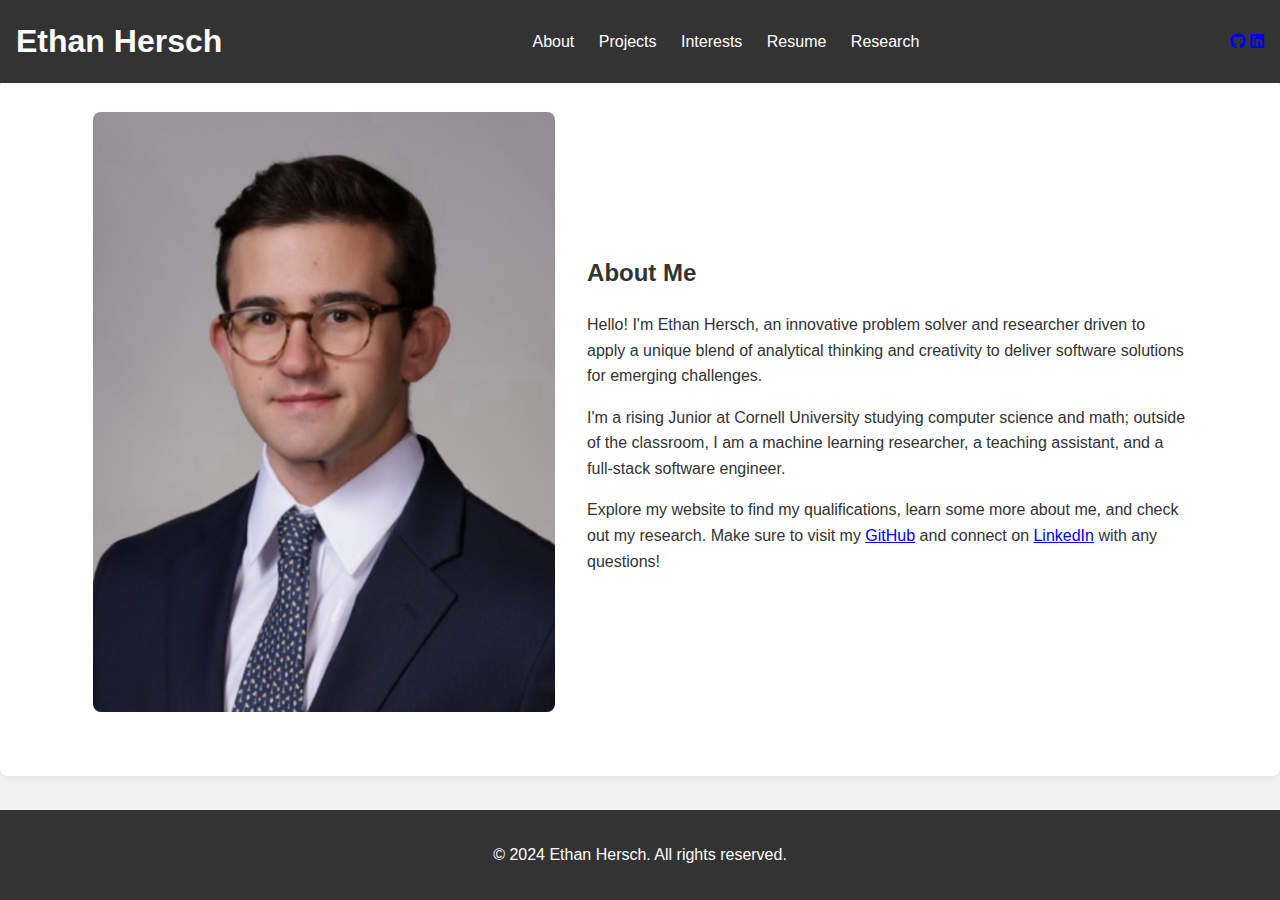
==== index.html @ 291cb36d "Update index.html" ====
<!DOCTYPE html>
<html lang="en">
<head>
    <meta charset="UTF-8">
    <meta name="viewport" content="width=device-width, initial-scale=1.0">
    <title>Ethan Hersch's Personal Website</title>
    <link rel="stylesheet" href="styles.css">
    <link rel="stylesheet" href="https://cdnjs.cloudflare.com/ajax/libs/font-awesome/6.0.0-beta3/css/all.min.css">
</head>
<body>
    <header>
        <div class="header-content">
            <h1>Ethan Hersch</h1>
            <nav>
                <ul>
                    <li><a href="index.html#about">About</a></li>
                    <li><a href="projects.html">Projects</a></li>
                    <li><a href="interests.html">Interests</a></li>
                    <li><a href="resume.html">Resume</a></li>
                    <li><a href="research.html">Research</a></li>
                </ul>
            </nav>
            <div class="social-icons">
                <a href="https://github.com/ehersch" target="_blank"><i class="fab fa-github"></i></a>
                <a href="https://www.linkedin.com/in/ehersch/" target="_blank"><i class="fab fa-linkedin"></i></a>
            </div>
        </div>
    </header>

    <section id="about" class="about-section">
        <div class="about-content">
            <img src="Screenshot_2024-06-15_at_11.27.27â_¯PM-transformed.png" alt="Ethan Hersch" class="about-image">
            <div class="about-text">
                <h2>About Me</h2>
                <p>Hello! I'm Ethan Hersch, an innovative problem solver and researcher driven to apply a unique blend of analytical thinking and
                    creativity to deliver software solutions for emerging challenges.
                </p>
                <p>I'm a rising Junior at Cornell University studying computer science and math; outside of the classroom, I am a machine learning researcher, 
                    a teaching assistant, and a full-stack software engineer.
                </p>
                <p>Explore my website to find my qualifications, learn some more about me, and check out my research. Make sure to visit my 
                    <a href="https://github.com/ehersch" target="_blank">GitHub</a> and connect 
                    on <a href="https://www.linkedin.com/in/ehersch/" target="_blank">LinkedIn</a> with any questions!
                </p>
            </div>
        </div>
    </section>

    <footer>
        <p>&copy; 2024 Ethan Hersch. All rights reserved.</p>
    </footer>
</body>
</html>
---- styles.css ----
/* styles.css */

footer {
    background: #333;
    color: #fff;
    text-align: center;
    padding: 1rem 0;
    margin-top: auto; /* Push the footer to the bottom */
    width: 100%;
}

body {
    font-family: Arial, sans-serif;
    margin: 0;
    padding: 0;
    line-height: 1.6;
    background-color: #f2f2f2; /* Light background color */
    color: #333; /* Dark text color */
    display: flex;
    flex-direction: column;
    min-height: 100vh; /* Ensure the page takes at least the full viewport height */
}

header {
    background: #333;
    color: #fff;
    padding: 1rem 0;
    text-align: center;
    position: fixed;
    top: 0;
    left: 0;
    width: 100%;
    z-index: 1000; /* Ensure header is on top of other content */
}

.header-content {
    display: flex;
    align-items: center;
    justify-content: space-between;
    padding: 0 1rem;
}

.header-content h1 {
    margin: 0;
}

nav ul {
    list-style: none;
    padding: 0;
    margin: 0;
}

nav ul li {
    display: inline-block;
    margin: 0 10px;
}

nav ul li a {
    color: #fff;
    text-decoration: none;
}

.about-section {
    padding: 2rem;
    display: flex;
    justify-content: center;
    align-items: center;
    flex-direction: column;
    text-align: center;
    margin-top: 80px; /* Adjust top margin to account for fixed header */
}

.about-content {
    display: flex;
    align-items: center;
    margin-bottom: 2rem;
}

.about-image {
    max-width: 100%; /* Ensure image doesn't exceed its container */
    height: auto; /* Maintain aspect ratio */
    border-radius: 8px; /* Rounded corners */
    margin-right: 2rem;
    max-height: 600px; /* Adjust maximum height as needed */
}

.about-text {
    max-width: 600px; /* Adjust width as needed */
    text-align: left;
}

section {
    padding: 2rem;
    margin: 2rem 0;
    background: #fff; /* White background for sections */
    border-radius: 8px; /* Rounded corners */
    box-shadow: 0 0 10px rgba(0, 0, 0, 0.1); /* Shadow for sections */
}

#projects {
    background: #f2f2f2; /* Light gray background for Projects section */
}

#updates {
    background: #f2f2f2; /* Light gray background for Updates section */
}

#interests {
    background: #f2f2f2; /* Light gray background for Interests section */
}
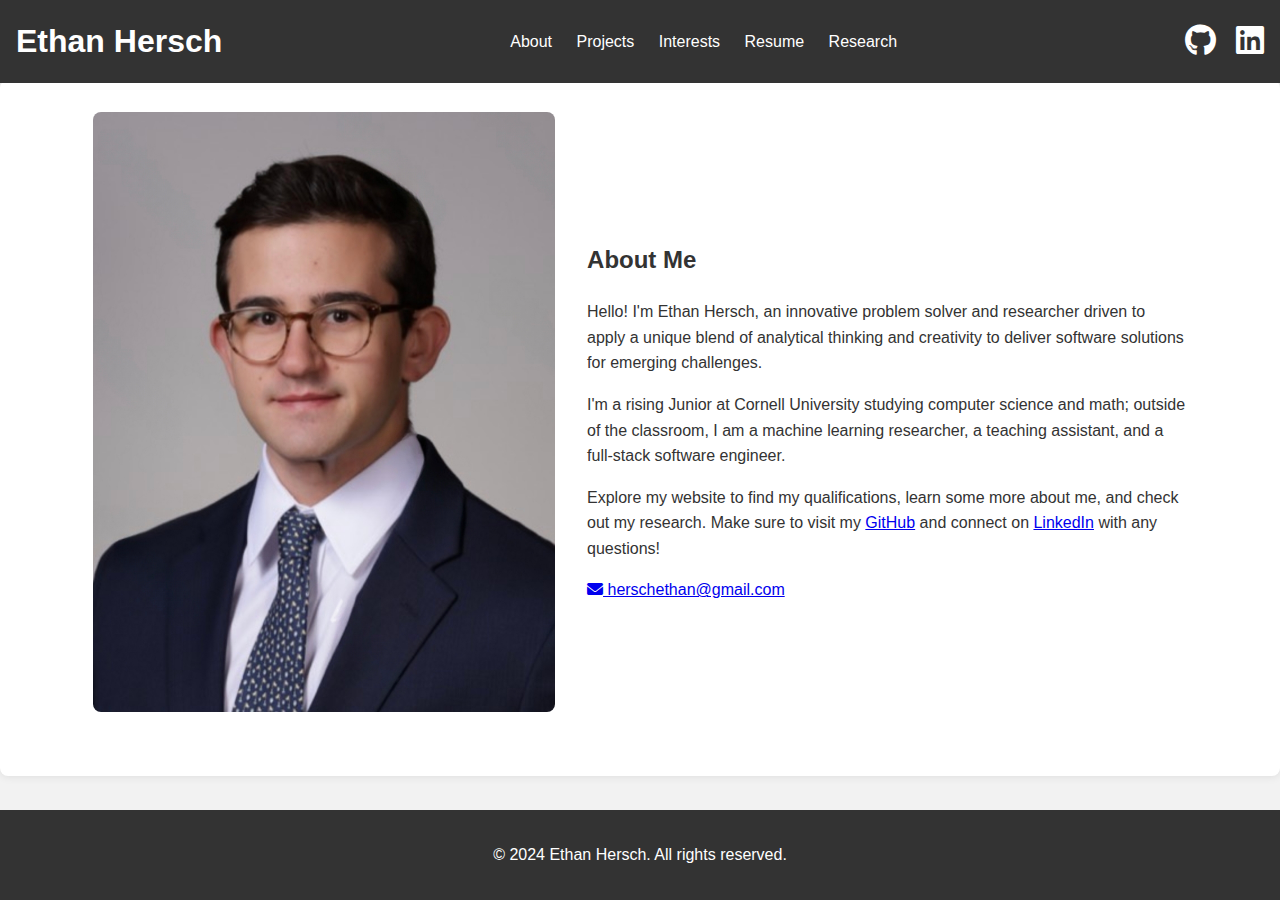
==== commit aa1c5dca: "Update index.html" ====
--- a/index.html
+++ b/index.html
@@ -42,6 +42,7 @@
                     <a href="https://github.com/ehersch" target="_blank">GitHub</a> and connect 
                     on <a href="https://www.linkedin.com/in/ehersch/" target="_blank">LinkedIn</a> with any questions!
                 </p>
+                    <a href="mailto:herschethan@gmail.com"><i class="fas fa-envelope"></i> herschethan@gmail.com</a>
             </div>
         </div>
     </section>
--- a/styles.css
+++ b/styles.css
@@ -60,6 +60,16 @@
     text-decoration: none;
 }
 
+.social-icons {
+    display: flex;
+    gap: 20px; /* Increase gap if needed */
+}
+
+.social-icons a {
+    color: #fff;
+    font-size: 2rem; /* Increase this value to make icons bigger */
+}
+
 .about-section {
     padding: 2rem;
     display: flex;
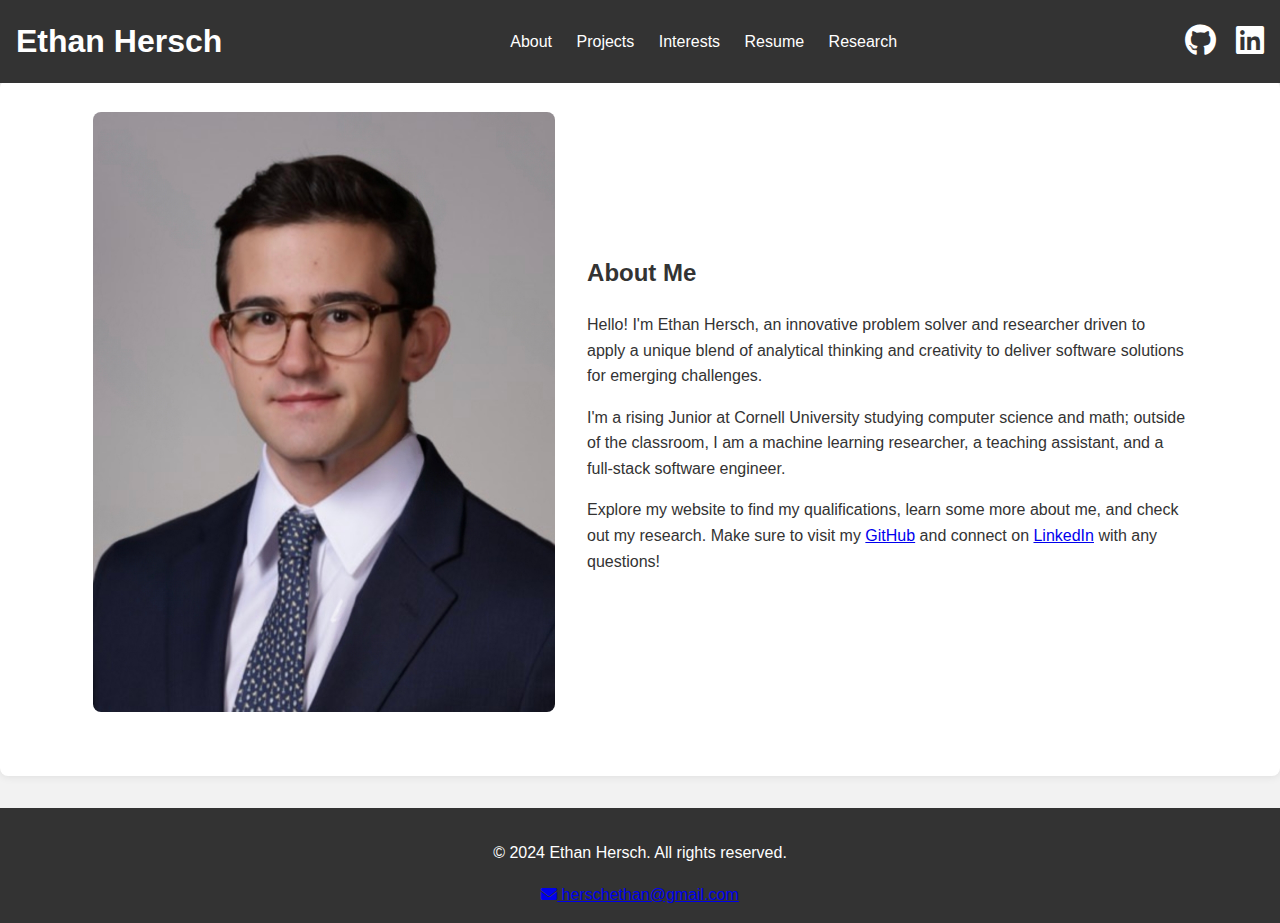
==== commit 3b8accb6: "Update index.html" ====
--- a/index.html
+++ b/index.html
@@ -42,13 +42,13 @@
                     <a href="https://github.com/ehersch" target="_blank">GitHub</a> and connect 
                     on <a href="https://www.linkedin.com/in/ehersch/" target="_blank">LinkedIn</a> with any questions!
                 </p>
-                    <a href="mailto:herschethan@gmail.com"><i class="fas fa-envelope"></i> herschethan@gmail.com</a>
             </div>
         </div>
     </section>
 
     <footer>
         <p>&copy; 2024 Ethan Hersch. All rights reserved.</p>
+        <a href="mailto:herschethan@gmail.com"><i class="fas fa-envelope"></i> herschethan@gmail.com</a>
     </footer>
 </body>
 </html>
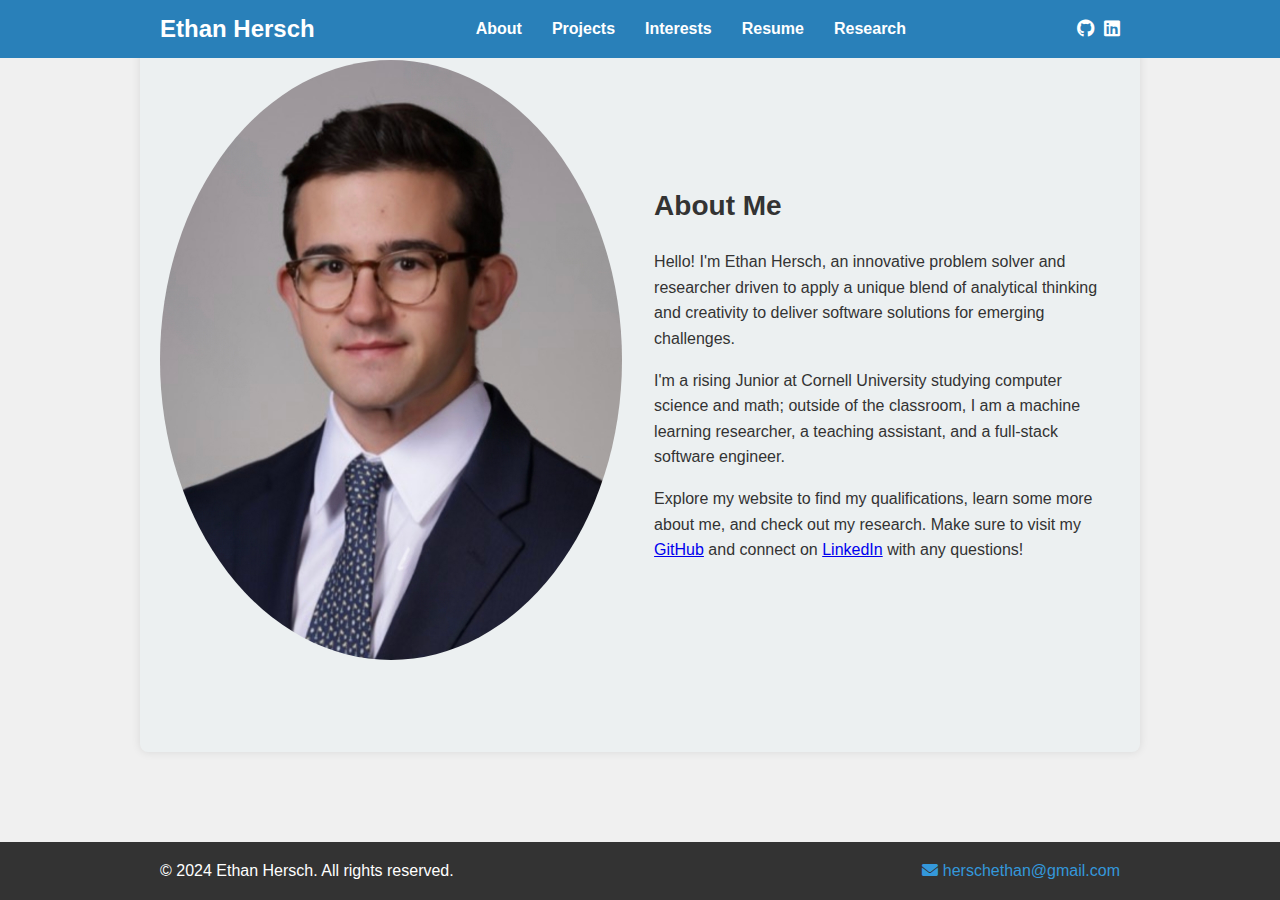
==== commit 57e38674: "Update index.html" ====
--- a/index.html
+++ b/index.html
@@ -6,6 +6,130 @@
     <title>Ethan Hersch's Personal Website</title>
     <link rel="stylesheet" href="styles.css">
     <link rel="stylesheet" href="https://cdnjs.cloudflare.com/ajax/libs/font-awesome/6.0.0-beta3/css/all.min.css">
+    <style>
+        body {
+            font-family: Arial, sans-serif;
+            margin: 0;
+            padding: 0;
+            background-color: #f0f0f0;
+        }
+
+        header {
+            background-color: #2980b9;
+            color: white;
+            padding: 10px 0;
+        }
+
+        .header-content {
+            display: flex;
+            justify-content: space-between;
+            align-items: center;
+            max-width: 960px;
+            margin: 0 auto;
+            padding: 0 20px;
+        }
+
+        .header-content h1 {
+            font-size: 24px;
+            margin: 0;
+        }
+
+        .header-content nav ul {
+            list-style-type: none;
+            margin: 0;
+            padding: 0;
+            display: flex;
+        }
+
+        .header-content nav ul li {
+            margin-left: 20px;
+        }
+
+        .header-content nav ul li:first-child {
+            margin-left: 0;
+        }
+
+        .header-content nav ul li a {
+            text-decoration: none;
+            color: white;
+            font-weight: bold;
+            font-size: 16px;
+        }
+
+        .header-content nav ul li a:hover {
+            text-decoration: underline;
+        }
+
+        .social-icons {
+            display: flex;
+            gap: 10px;
+        }
+
+        .social-icons a {
+            color: white;
+            font-size: 18px;
+        }
+
+        .about-section {
+            background-color: #ecf0f1;
+            padding: 40px 20px;
+            text-align: center;
+            max-width: 960px;
+            margin: 20px auto;
+        }
+
+        .about-section h2 {
+            font-size: 28px;
+            margin-bottom: 20px;
+        }
+
+        .about-section p {
+            font-size: 16px;
+            line-height: 1.6;
+        }
+
+        .about-image {
+            max-width: 100%;
+            height: auto;
+            border-radius: 50%;
+            margin-bottom: 20px;
+        }
+
+        .footer {
+            background-color: #34495e;
+            color: #ccc;
+            text-align: center;
+            padding: 20px 0;
+            position: absolute;
+            bottom: 0;
+            width: 100%;
+        }
+
+        .footer-content {
+            max-width: 960px;
+            margin: 0 auto;
+            display: flex;
+            justify-content: space-between;
+            align-items: center;
+        }
+
+        .footer-content p {
+            margin: 0;
+        }
+
+        .footer-content a {
+            color: #3498db;
+            text-decoration: none;
+        }
+
+        .footer-content a:hover {
+            text-decoration: underline;
+        }
+
+        .footer-content a .fas {
+            color: #3498db;
+        }
+    </style>
 </head>
 <body>
     <header>
@@ -47,8 +171,10 @@
     </section>
 
     <footer>
-        <p>&copy; 2024 Ethan Hersch. All rights reserved.</p>
-        <a href="mailto:herschethan@gmail.com"><i class="fas fa-envelope"></i> herschethan@gmail.com</a>
+        <div class="footer-content">
+            <p>&copy; 2024 Ethan Hersch. All rights reserved.</p>
+            <a href="mailto:herschethan@gmail.com"><i class="fas fa-envelope"></i> herschethan@gmail.com</a>
+        </div>
     </footer>
 </body>
 </html>
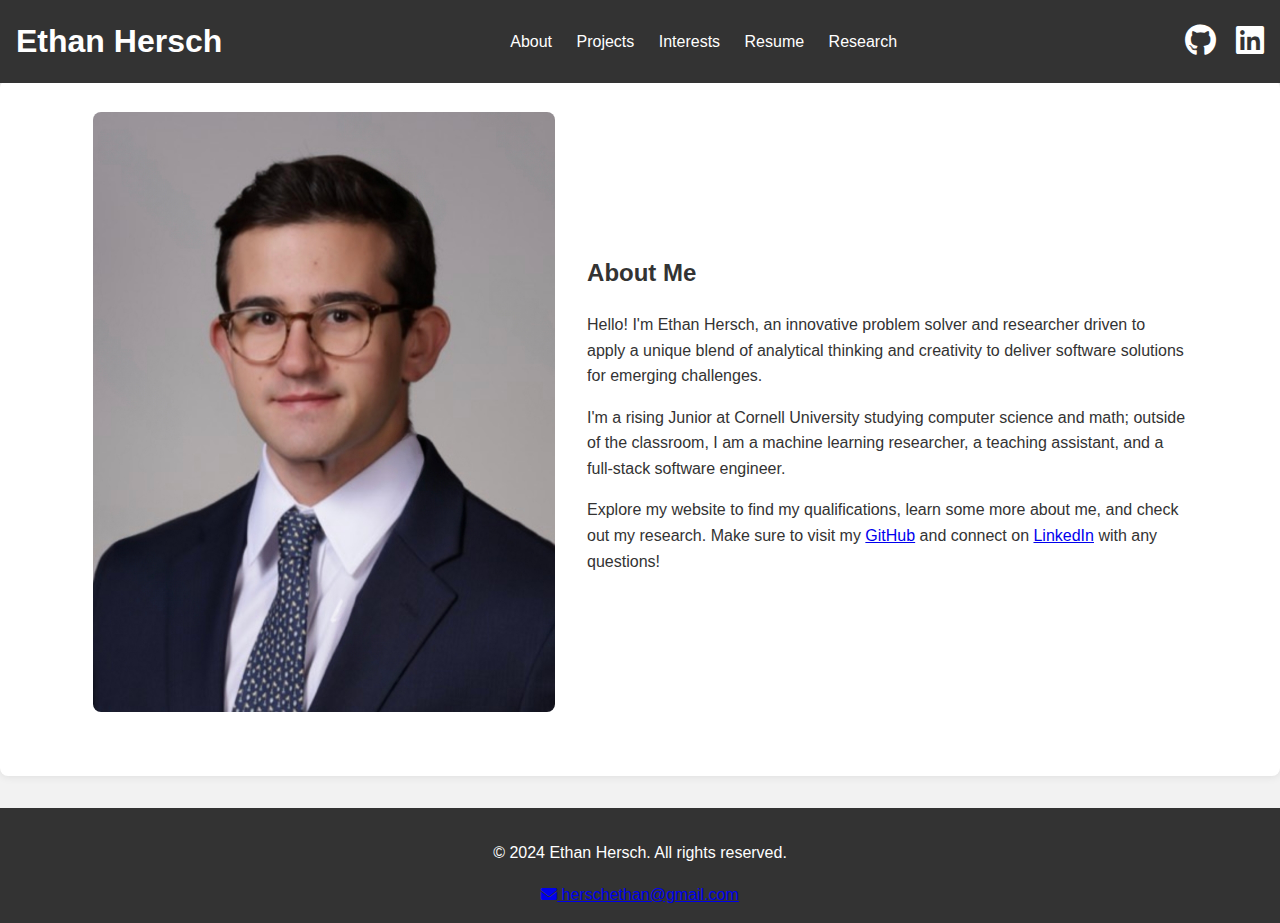
==== commit 19850746: "Update index.html" ====
--- a/index.html
+++ b/index.html
@@ -6,130 +6,6 @@
     <title>Ethan Hersch's Personal Website</title>
     <link rel="stylesheet" href="styles.css">
     <link rel="stylesheet" href="https://cdnjs.cloudflare.com/ajax/libs/font-awesome/6.0.0-beta3/css/all.min.css">
-    <style>
-        body {
-            font-family: Arial, sans-serif;
-            margin: 0;
-            padding: 0;
-            background-color: #f0f0f0;
-        }
-
-        header {
-            background-color: #2980b9;
-            color: white;
-            padding: 10px 0;
-        }
-
-        .header-content {
-            display: flex;
-            justify-content: space-between;
-            align-items: center;
-            max-width: 960px;
-            margin: 0 auto;
-            padding: 0 20px;
-        }
-
-        .header-content h1 {
-            font-size: 24px;
-            margin: 0;
-        }
-
-        .header-content nav ul {
-            list-style-type: none;
-            margin: 0;
-            padding: 0;
-            display: flex;
-        }
-
-        .header-content nav ul li {
-            margin-left: 20px;
-        }
-
-        .header-content nav ul li:first-child {
-            margin-left: 0;
-        }
-
-        .header-content nav ul li a {
-            text-decoration: none;
-            color: white;
-            font-weight: bold;
-            font-size: 16px;
-        }
-
-        .header-content nav ul li a:hover {
-            text-decoration: underline;
-        }
-
-        .social-icons {
-            display: flex;
-            gap: 10px;
-        }
-
-        .social-icons a {
-            color: white;
-            font-size: 18px;
-        }
-
-        .about-section {
-            background-color: #ecf0f1;
-            padding: 40px 20px;
-            text-align: center;
-            max-width: 960px;
-            margin: 20px auto;
-        }
-
-        .about-section h2 {
-            font-size: 28px;
-            margin-bottom: 20px;
-        }
-
-        .about-section p {
-            font-size: 16px;
-            line-height: 1.6;
-        }
-
-        .about-image {
-            max-width: 100%;
-            height: auto;
-            border-radius: 50%;
-            margin-bottom: 20px;
-        }
-
-        .footer {
-            background-color: #34495e;
-            color: #ccc;
-            text-align: center;
-            padding: 20px 0;
-            position: absolute;
-            bottom: 0;
-            width: 100%;
-        }
-
-        .footer-content {
-            max-width: 960px;
-            margin: 0 auto;
-            display: flex;
-            justify-content: space-between;
-            align-items: center;
-        }
-
-        .footer-content p {
-            margin: 0;
-        }
-
-        .footer-content a {
-            color: #3498db;
-            text-decoration: none;
-        }
-
-        .footer-content a:hover {
-            text-decoration: underline;
-        }
-
-        .footer-content a .fas {
-            color: #3498db;
-        }
-    </style>
 </head>
 <body>
     <header>
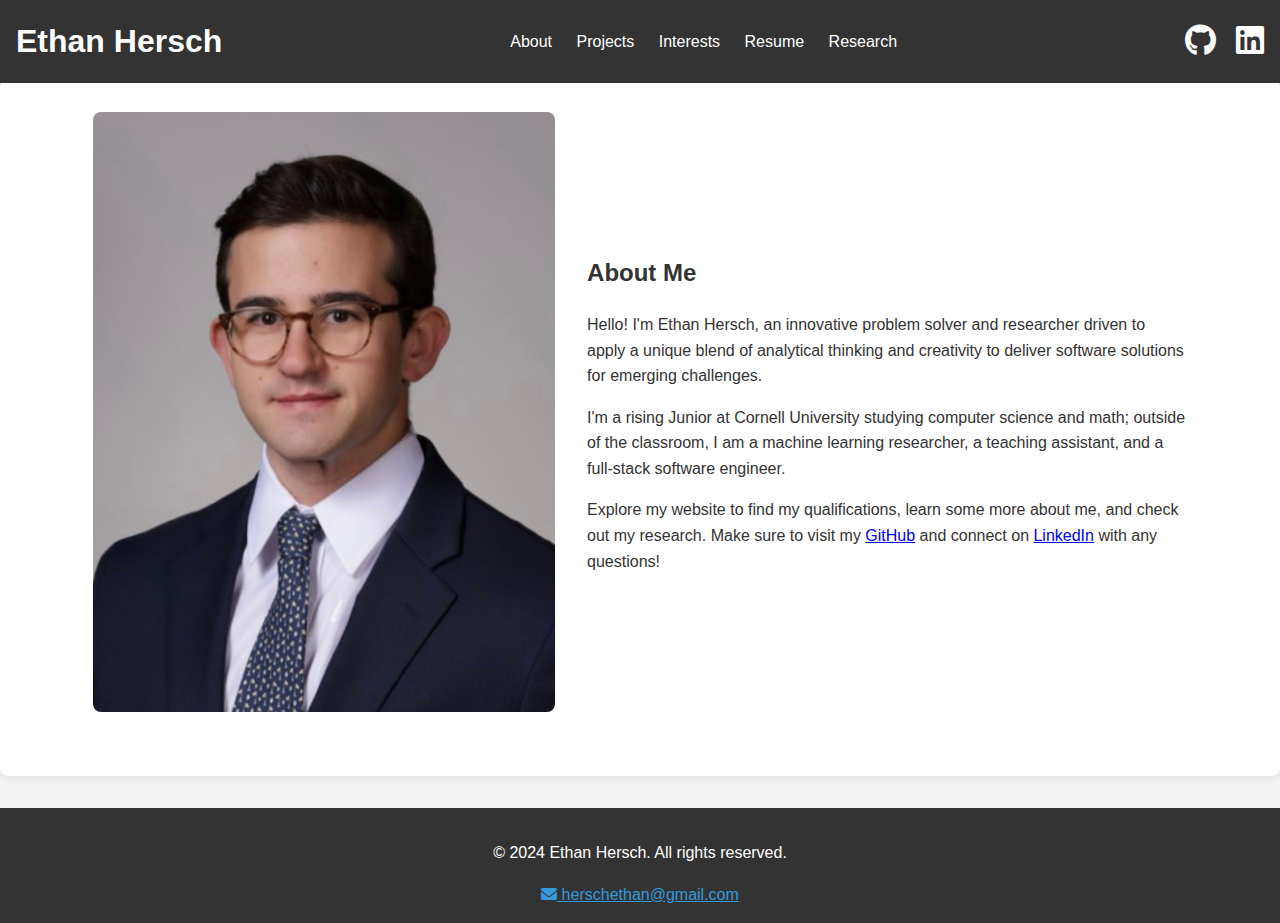
==== commit 5cc7f2b1: "Update index.html" ====
--- a/index.html
+++ b/index.html
@@ -49,7 +49,7 @@
     <footer>
         <div class="footer-content">
             <p>&copy; 2024 Ethan Hersch. All rights reserved.</p>
-            <a href="mailto:herschethan@gmail.com"><i class="fas fa-envelope"></i> herschethan@gmail.com</a>
+            <a href="mailto:herschethan@gmail.com" style="color: #3498db;"><i class="fas fa-envelope"></i> herschethan@gmail.com</a>
         </div>
     </footer>
 </body>
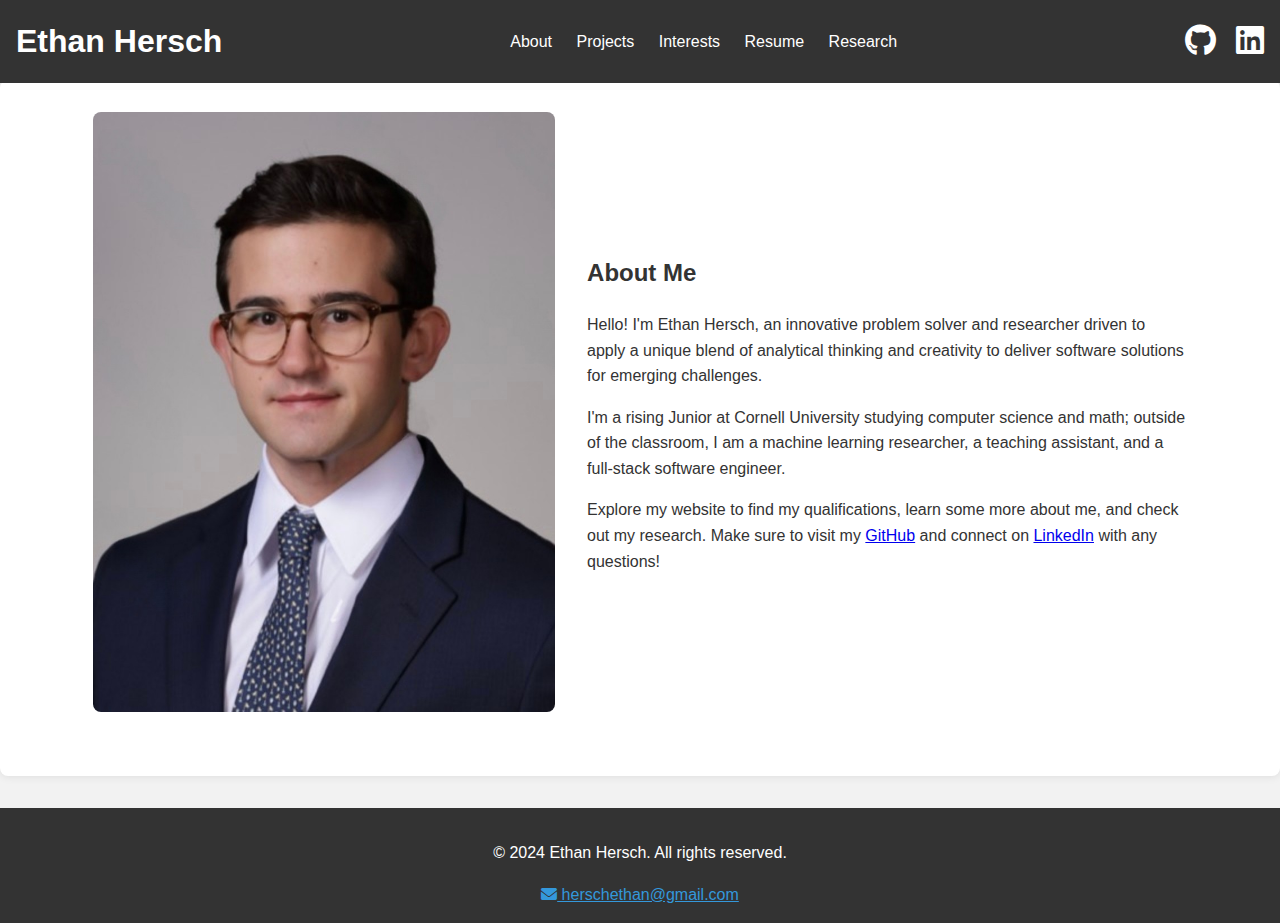
==== commit f6057211: "Update index.html" ====
--- a/index.html
+++ b/index.html
@@ -29,7 +29,7 @@
 
     <section id="about" class="about-section">
         <div class="about-content">
-            <img src="Screenshot_2024-06-15_at_11.27.27â_¯PM-transformed.png" alt="Ethan Hersch" class="about-image">
+            <img src="Headshot.jpg" alt="Ethan Hersch" class="about-image">
             <div class="about-text">
                 <h2>About Me</h2>
                 <p>Hello! I'm Ethan Hersch, an innovative problem solver and researcher driven to apply a unique blend of analytical thinking and
